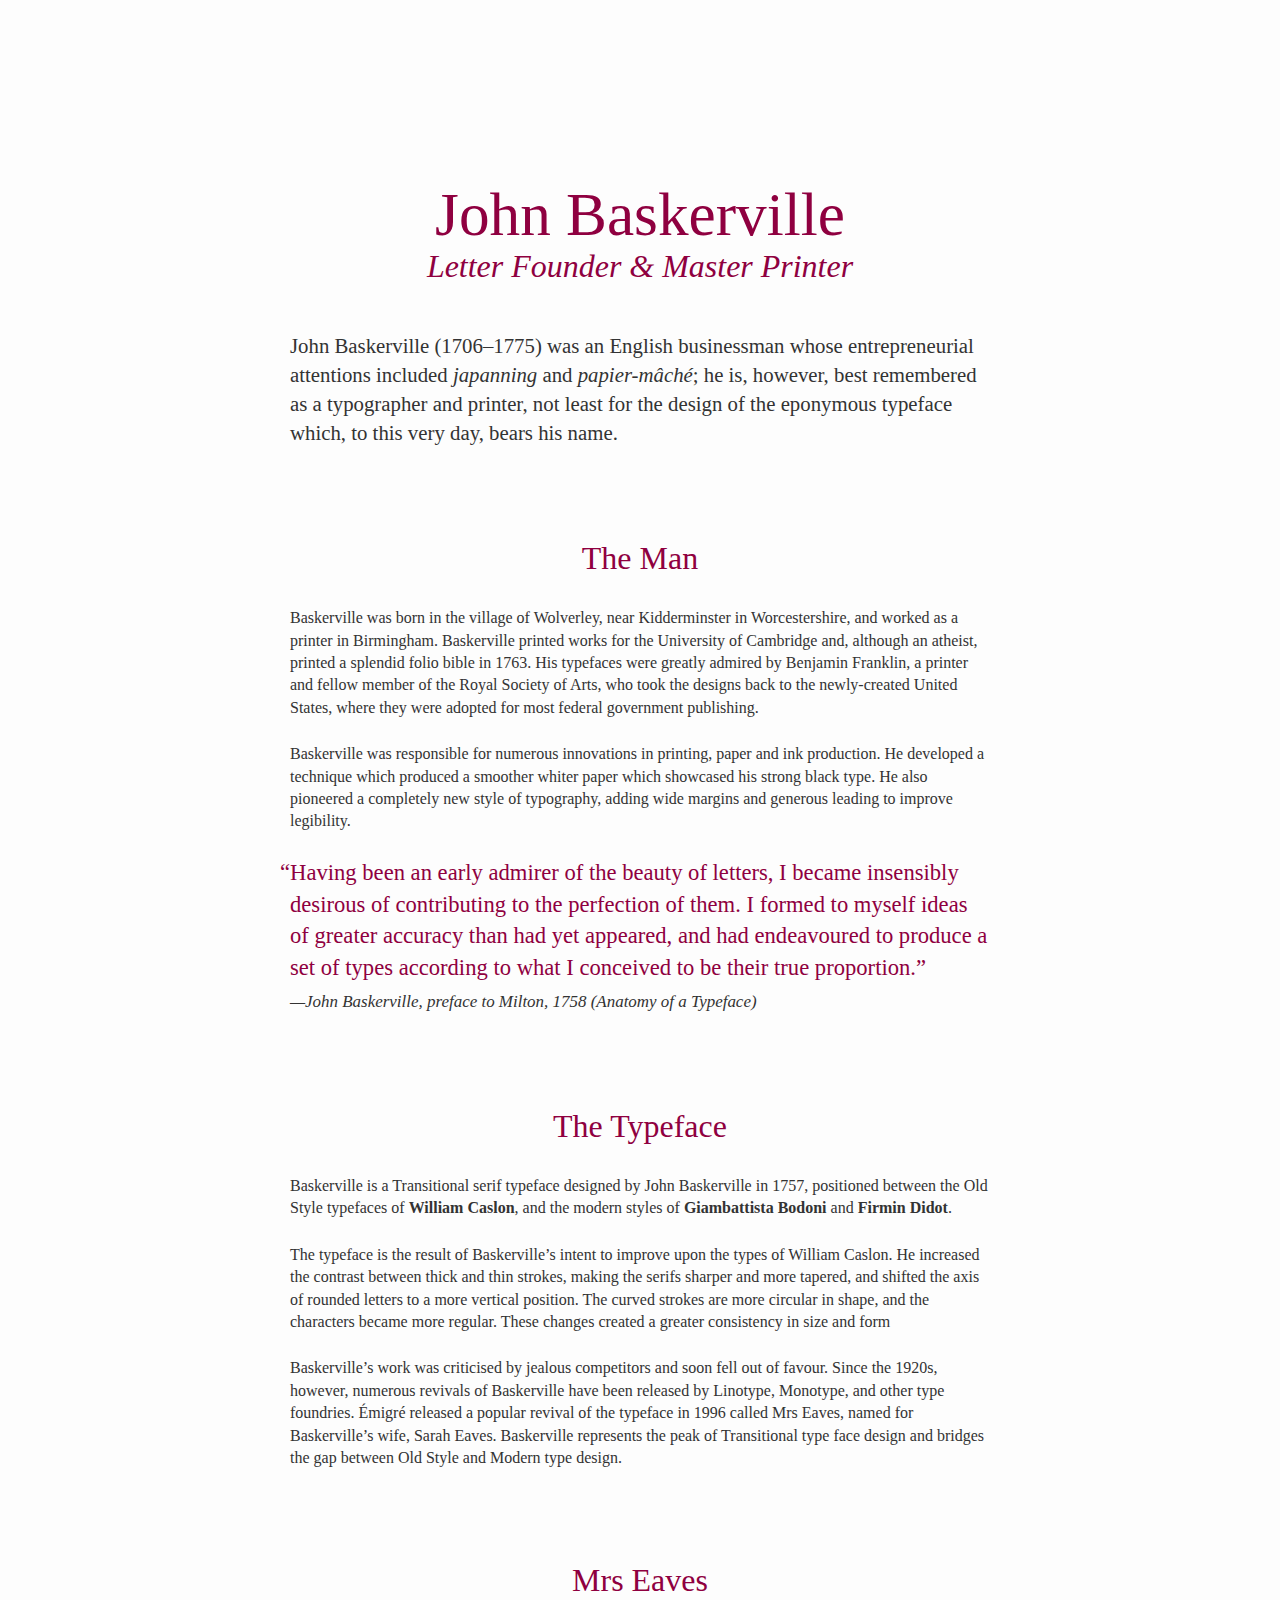
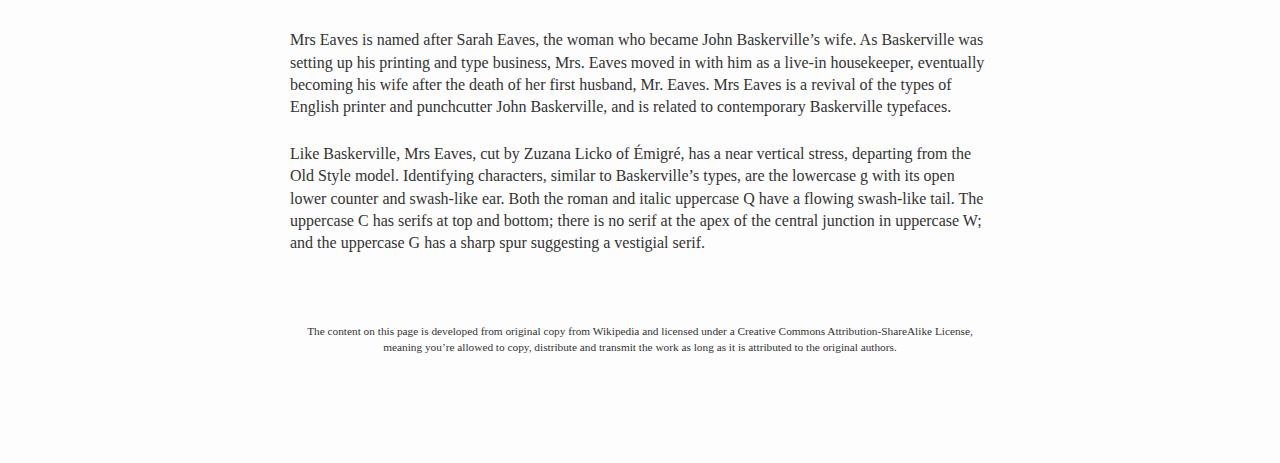
==== baskerville-two.html @ 1e0886cf "Added existing content" ====
<!DOCTYPE html>
<html lang="en">
<head>
    <meta charset="utf-8" />
    <meta name="author" content="Paul McCormack">
    <title>John Baskerville Version 2</title>

    <!-- LINKING CSS FILE -->
    <link href="css/style.css" type="text/css" rel="stylesheet" />
</head>

<body>
<article>
    <header>   
        <h1>John Baskerville</h1>
            <h2>Letter Founder & Master Printer</h2>
                <p>John Baskerville (1706–1775) was an English businessman whose entrepreneurial attentions included <i>japanning</i> and <i>papier-mâché</i>; he is, however, best remembered as a typographer and printer, not least for the design of the eponymous typeface which, to this very day, bears his name.</p>
    </header> 

<section>
    <h2>The Man</h2>
        <p>Baskerville was born in the village of Wolverley, near Kidderminster in Worcestershire, and worked as a printer in Birmingham. Baskerville printed works for the University of Cambridge and, although an atheist, printed a splendid folio bible in 1763. His typefaces were greatly admired by Benjamin Franklin, a printer and fellow member of the Royal Society of Arts, who took the designs back to the newly-created United States, where they were adopted for most federal government publishing.</p>

        <p>Baskerville was responsible for numerous innovations in printing, paper and ink production. He developed a technique which produced a smoother whiter paper which showcased his strong black type. He also pioneered a completely new style of typography, adding wide margins and generous leading to improve legibility.</p>

        <blockquote>“Having been an early admirer of the beauty of letters, I became insensibly desirous of contributing to the perfection of them. I formed to myself ideas of greater accuracy than had yet appeared, and had endeavoured to produce a set of types according to what I conceived to be their true proportion.” <br><cite>—John Baskerville, preface to Milton, 1758 (Anatomy of a Typeface)</cite></blockquote>
</section>

<section>
    <h2>The Typeface</h2>
        <p>Baskerville is a Transitional serif typeface designed by John Baskerville in 1757, positioned between the Old Style typefaces of <b>William Caslon</b>, and the modern styles of <b>Giambattista Bodoni</b> and <b>Firmin Didot</b>.</p>

        <p>The typeface is the result of Baskerville’s intent to improve upon the types of William Caslon. He increased the contrast between thick and thin strokes, making the serifs sharper and more tapered, and shifted the axis of rounded letters to a more vertical position. The curved strokes are more circular in shape, and the characters became more regular. These changes created a greater consistency in size and form</p>

        <p>Baskerville’s work was criticised by jealous competitors and soon fell out of favour. Since the 1920s, however, numerous revivals of Baskerville have been released by Linotype, Monotype, and other type foundries. Émigré released a popular revival of the typeface in 1996 called Mrs Eaves, named for Baskerville’s wife, Sarah Eaves. Baskerville represents the peak of Transitional type face design and bridges the gap between Old Style and Modern type design.</p>
</section>

<section>
    <h2>Mrs Eaves</h2>
        <p>Mrs Eaves is named after Sarah Eaves, the woman who became John Baskerville’s wife. As Baskerville was setting up his printing and type business, Mrs. Eaves moved in with him as a live-in housekeeper, eventually becoming his wife after the death of her first husband, Mr. Eaves. Mrs Eaves is a revival of the types of English printer and punchcutter John Baskerville, and is related to contemporary Baskerville typefaces.</p>

        <p>Like Baskerville, Mrs Eaves, cut by Zuzana Licko of Émigré, has a near vertical stress, departing from the Old Style model. Identifying characters, similar to Baskerville’s types, are the lowercase g with its open lower counter and swash-like ear. Both the roman and italic uppercase Q have a flowing swash-like tail. The uppercase C has serifs at top and bottom; there is no serif at the apex of the central junction in uppercase W; and the uppercase G has a sharp spur suggesting a vestigial serif.</p>
</section>
</article>

<footer>
    <p>The content on this page is developed from original copy from Wikipedia and licensed under a Creative Commons Attribution-ShareAlike License, meaning you’re allowed to copy, distribute and transmit the work as long as it is attributed to the original authors.</p>
</footer>

</body>
</html>
---- css/style.css ----
/*------ CSS Reset ------*/

* {
    padding: 0;
    margin: 0;
    font-size: 100%;
    line-height: 1em;
}

/*------- MAIN STYLING ----*/
body {
    width: 80%;
    max-width: 700px;
    margin: auto;
    background: #fdfdfd;
    color: #333;
}

/*---- TYPOGRAPHY ----*/
h1, h2 {
    font-weight: normal;
    color: #8f0040;
    text-align: center;
}

p, blockquote {
    margin-bottom: 1.5em;
    line-height: 1.4;
}

h1 {
    font-size: 3.827em;
    margin-top: 3em;
    margin-bottom: 0.1em;
}

h2 {
    font-size: 1.999em;
    margin: 3em 0 1em 0;
}

blockquote {
    font-size: 1.414em;
    color: #8f0040;
    hanging-punctuation: first;
    text-indent: -0.44em;
}

blockquote cite {
    font-size: 0.75em;
    color: #333;
}

header h2 {
    font-style: italic;
    margin-top: 0;
    margin-bottom: 1.5em
}

header p {
    font-size: 1.3em;
}

footer {
    text-align: center;
    font-size: 0.707em;
    padding: 4em 0 8em 0
}
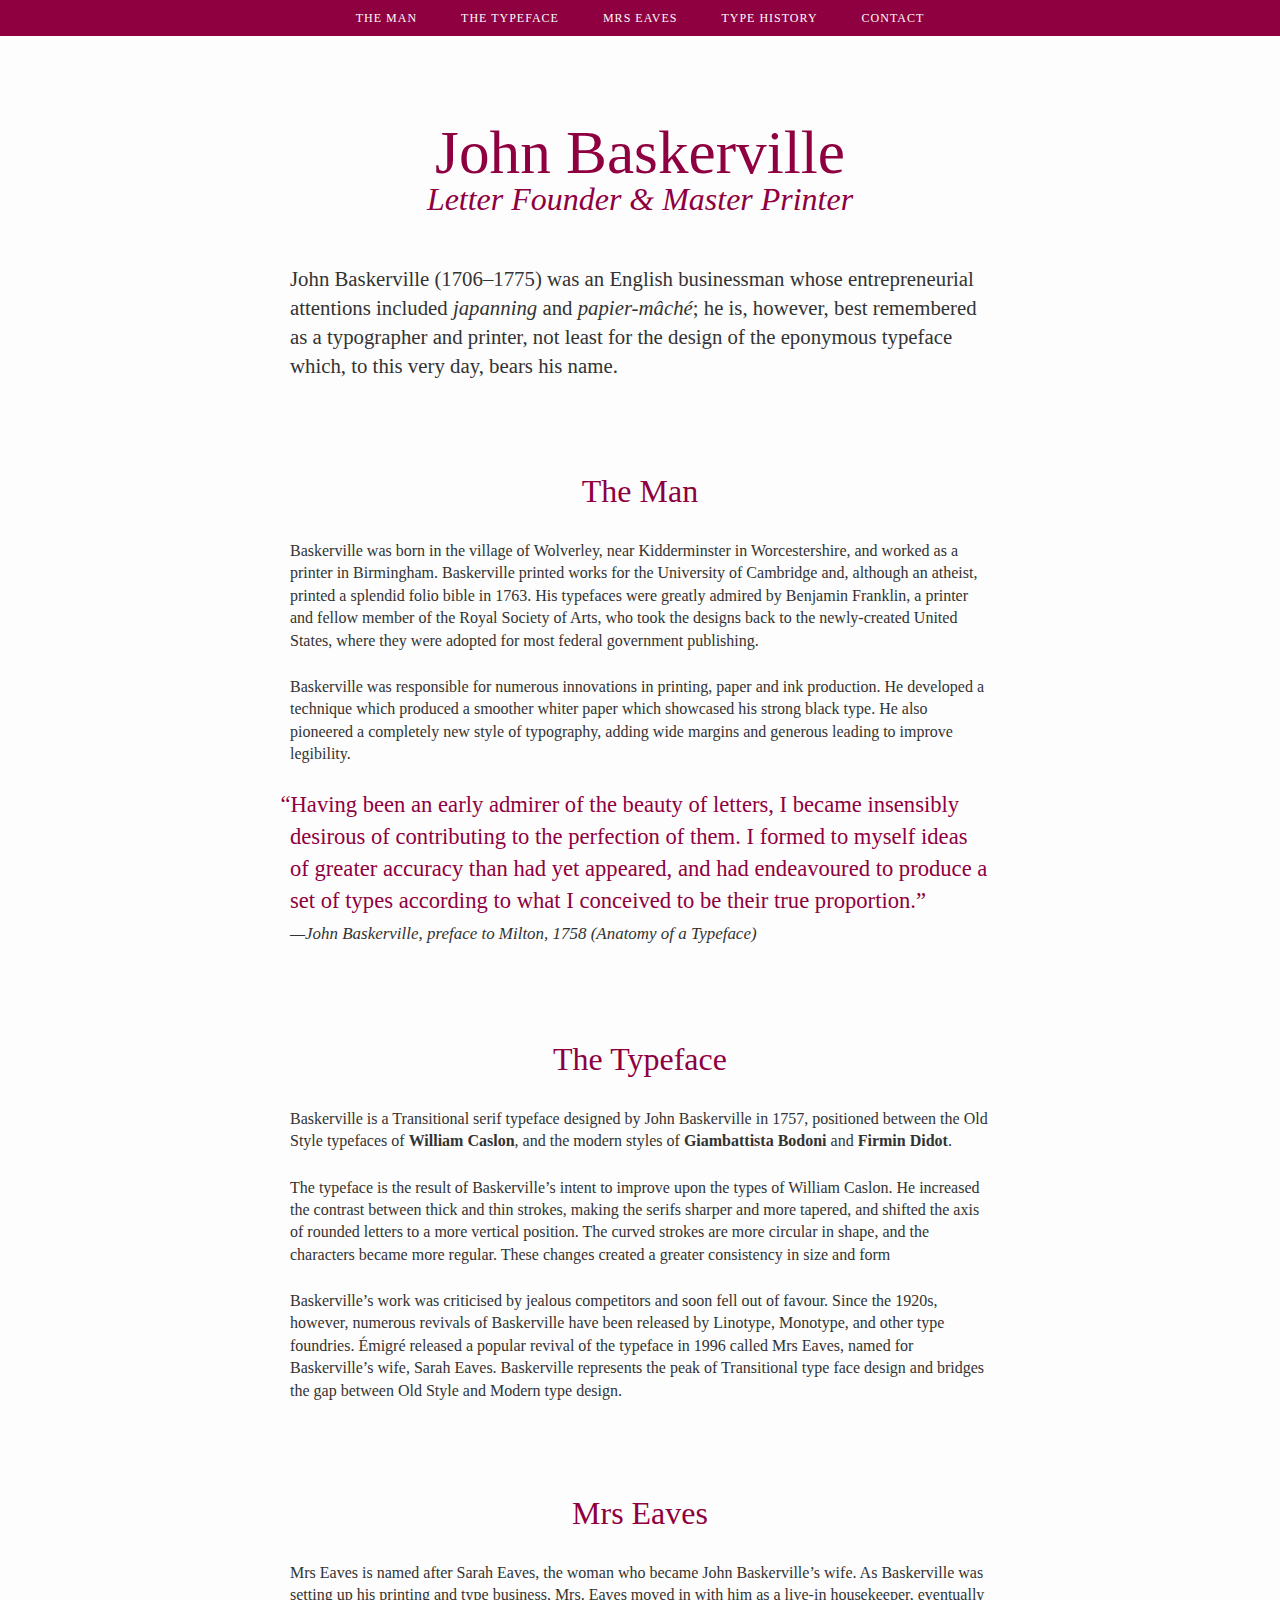
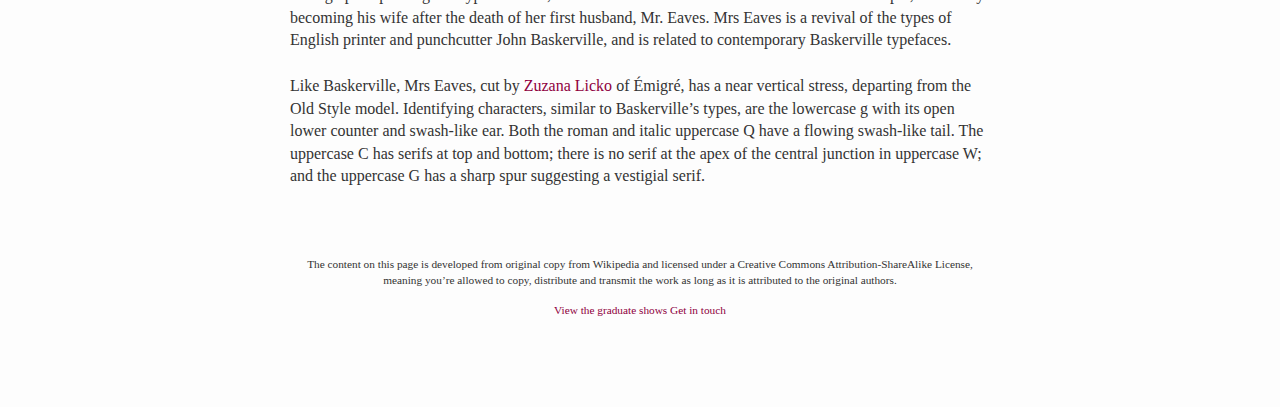
==== commit cbecfc3d: "Added links and navigation" ====
--- a/baskerville-two.html
+++ b/baskerville-two.html
@@ -10,6 +10,16 @@
 </head>
 
 <body>
+    <nav>
+        <ul>
+            <li><a href="#the-man">The Man</a></li>
+            <li><a href="#the-typeface">The Typeface</a></li>
+            <li><a href="#mrs-eaves">Mrs Eaves</a></li>
+            <li><a href="history-one.html">Type History</a></li>
+            <li><a href="#contact">Contact</a></li>
+        </ul>
+    </nav>
+
 <article>
     <header>   
         <h1>John Baskerville</h1>
@@ -18,7 +28,7 @@
     </header> 
 
 <section>
-    <h2>The Man</h2>
+    <h2 id="the-man">The Man</h2>
         <p>Baskerville was born in the village of Wolverley, near Kidderminster in Worcestershire, and worked as a printer in Birmingham. Baskerville printed works for the University of Cambridge and, although an atheist, printed a splendid folio bible in 1763. His typefaces were greatly admired by Benjamin Franklin, a printer and fellow member of the Royal Society of Arts, who took the designs back to the newly-created United States, where they were adopted for most federal government publishing.</p>
 
         <p>Baskerville was responsible for numerous innovations in printing, paper and ink production. He developed a technique which produced a smoother whiter paper which showcased his strong black type. He also pioneered a completely new style of typography, adding wide margins and generous leading to improve legibility.</p>
@@ -27,7 +37,7 @@
 </section>
 
 <section>
-    <h2>The Typeface</h2>
+    <h2 id="the-typeface">The Typeface</h2>
         <p>Baskerville is a Transitional serif typeface designed by John Baskerville in 1757, positioned between the Old Style typefaces of <b>William Caslon</b>, and the modern styles of <b>Giambattista Bodoni</b> and <b>Firmin Didot</b>.</p>
 
         <p>The typeface is the result of Baskerville’s intent to improve upon the types of William Caslon. He increased the contrast between thick and thin strokes, making the serifs sharper and more tapered, and shifted the axis of rounded letters to a more vertical position. The curved strokes are more circular in shape, and the characters became more regular. These changes created a greater consistency in size and form</p>
@@ -36,15 +46,17 @@
 </section>
 
 <section>
-    <h2>Mrs Eaves</h2>
+    <h2 id="mrs-eaves">Mrs Eaves</h2>
         <p>Mrs Eaves is named after Sarah Eaves, the woman who became John Baskerville’s wife. As Baskerville was setting up his printing and type business, Mrs. Eaves moved in with him as a live-in housekeeper, eventually becoming his wife after the death of her first husband, Mr. Eaves. Mrs Eaves is a revival of the types of English printer and punchcutter John Baskerville, and is related to contemporary Baskerville typefaces.</p>
 
-        <p>Like Baskerville, Mrs Eaves, cut by Zuzana Licko of Émigré, has a near vertical stress, departing from the Old Style model. Identifying characters, similar to Baskerville’s types, are the lowercase g with its open lower counter and swash-like ear. Both the roman and italic uppercase Q have a flowing swash-like tail. The uppercase C has serifs at top and bottom; there is no serif at the apex of the central junction in uppercase W; and the uppercase G has a sharp spur suggesting a vestigial serif.</p>
+        <p>Like Baskerville, Mrs Eaves, cut by <a href="https://www.emigre.com/Designer/ZuzanaLicko" target="_blank" title="Clicking this link will take you to a separate website about Zuzana.">Zuzana Licko</a> of Émigré, has a near vertical stress, departing from the Old Style model. Identifying characters, similar to Baskerville’s types, are the lowercase g with its open lower counter and swash-like ear. Both the roman and italic uppercase Q have a flowing swash-like tail. The uppercase C has serifs at top and bottom; there is no serif at the apex of the central junction in uppercase W; and the uppercase G has a sharp spur suggesting a vestigial serif.</p>
 </section>
 </article>
 
-<footer>
+<footer id="contact">
     <p>The content on this page is developed from original copy from Wikipedia and licensed under a Creative Commons Attribution-ShareAlike License, meaning you’re allowed to copy, distribute and transmit the work as long as it is attributed to the original authors.</p>
+    <a href="http://www.ixdbelfastgrads.com" target="_blank" title="Take a look at our students work.">View the graduate shows</a>
+    <a href="mailto:p.mccormack@ulster.ac.uk" title="Feel free to drop me an email.">Get in touch</a>
 </footer>
 
 </body>
--- a/css/style.css
+++ b/css/style.css
@@ -30,8 +30,8 @@
 
 h1 {
     font-size: 3.827em;
-    margin-top: 3em;
-    margin-bottom: 0.1em;
+    margin-top: 2em;
+ 
 }
 
 h2 {
@@ -43,7 +43,7 @@
     font-size: 1.414em;
     color: #8f0040;
     hanging-punctuation: first;
-    text-indent: -0.44em;
+    text-indent: -0.42em;
 }
 
 blockquote cite {
@@ -61,6 +61,56 @@
     font-size: 1.3em;
 }
 
+/*--- STYLING LINKS ---*/
+a {
+    color: #8f0040;
+    text-decoration: none;
+}
+a:hover {
+    color: green;
+    border-bottom: 1px dotted;
+}
+
+/*--- NAVIGATION ---*/
+nav {
+    position: fixed;
+    top: 0;
+    left: 0;
+    margin: 0;
+    width: 100%;
+    background-color: #8f0040;
+    padding: 1em 0;
+    font-size: 0.75em;
+}
+nav ul {
+    text-align: center;
+    text-transform: uppercase;
+    letter-spacing: 1px
+}
+
+nav ul li {
+    display: inline;
+    margin: 20px;
+    background: none;
+}
+
+nav a {
+    color: #fdfdfd
+}
+
+nav a:hover {
+    border-bottom: none;
+    color: #fa83b9;
+    transition: all 0.3s ease-in-out;
+}
+
+
+
+
+
+
+
+/*--- FOOTER ---*/
 footer {
     text-align: center;
     font-size: 0.707em;
